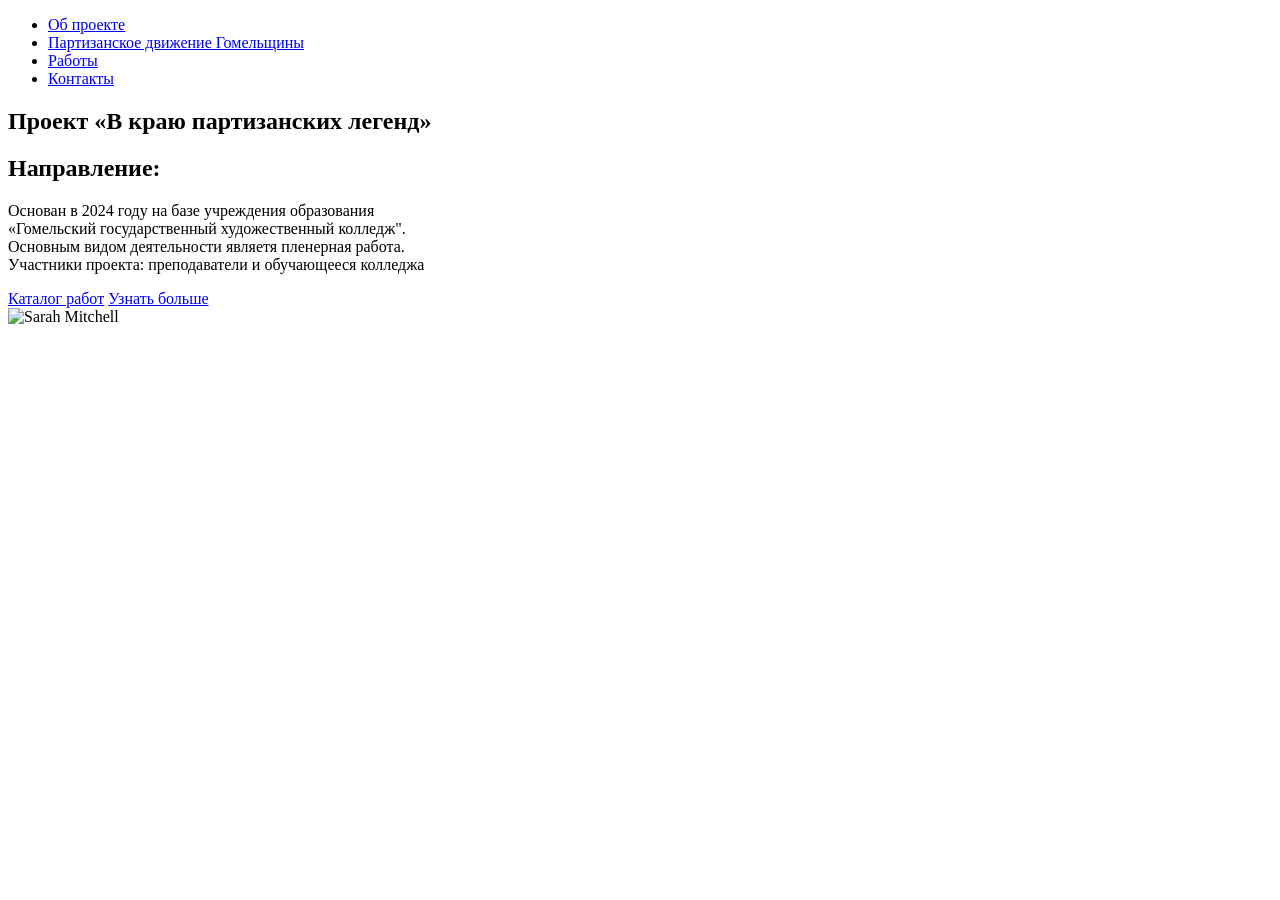
==== index.html @ 4dd45e45 "Add files via upload" ====
<!DOCTYPE html>
<html lang="en">

<head>
  <meta charset="utf-8">
  <meta content="width=device-width, initial-scale=1.0" name="viewport">
  <title>В краю партизанских легенд</title>
  <meta name="description" content="">
  <meta name="keywords" content="">

 

  <!-- Fonts -->
  <link href="https://fonts.googleapis.com" rel="preconnect">
  <link href="https://fonts.gstatic.com" rel="preconnect" crossorigin>
  <link href="https://fonts.googleapis.com/css2?family=Roboto:ital,wght@0,100;0,300;0,400;0,500;0,700;0,900;1,100;1,300;1,400;1,500;1,700;1,900&family=Poppins:ital,wght@0,100;0,200;0,300;0,400;0,500;0,600;0,700;0,800;0,900;1,100;1,200;1,300;1,400;1,500;1,600;1,700;1,800;1,900&family=Raleway:ital,wght@0,100;0,200;0,300;0,400;0,500;0,600;0,700;0,800;0,900;1,100;1,200;1,300;1,400;1,500;1,600;1,700;1,800;1,900&display=swap" rel="stylesheet">

  <!-- Vendor CSS Files -->
  <link href="assets/vendor/bootstrap/css/bootstrap.min.css" rel="stylesheet">
  <link href="assets/vendor/bootstrap-icons/bootstrap-icons.css" rel="stylesheet">
  <link href="assets/vendor/aos/aos.css" rel="stylesheet">
  <link href="assets/vendor/swiper/swiper-bundle.min.css" rel="stylesheet">
  <link href="assets/vendor/glightbox/css/glightbox.min.css" rel="stylesheet">

  <!-- Main CSS File -->
  <link href="assets/css/main.css" rel="stylesheet">

 
</head>

<body class="index-page">

  <header id="header" class="header d-flex align-items-center light-background sticky-top">
    <div class="container position-relative d-flex align-items-center justify-content-between">

      <!-- <a href="index.html" class="logo d-flex align-items-center me-auto me-xl-0">
      <img src="assets/img/logo.webp" alt="">
      <h1 class="sitename">FolioOne</h1> 
    </a> -->

      <nav id="navmenu" class="navmenu">
        <ul>
          <li><a href="index.html" class="active">Об проекте</a></li>
          <li><a href="about.html">Партизанское движение Гомельщины</a></li>
          
         
          <li><a href="portfolio.html">Работы</a></li>
          
          <li><a href="contact.html">Контакты</a></li>
        </ul>
        <i class="mobile-nav-toggle d-xl-none bi bi-list"></i>
      </nav>

   

    </div>
  </header>

  <main class="main">

    <!-- Hero Section -->
    <section id="hero" class="hero section">

      <div class="container" data-aos="fade-up" data-aos-delay="100">

        <div class="row gy-4 align-items-center">
          <div class="col-lg-6 order-2 order-lg-1">
            <div class="hero-content">
              <h1 data-aos="fade-up" data-aos-delay="200">Проект <span class="highlight">«В краю партизанских легенд»</span></h1>
              <h2 data-aos="fade-up" data-aos-delay="300">Направление: <span class="typed" data-typed-items="Патриотическое воспитание молодежи, Сохраниение историтеской памяти"></span></h2>
              <p data-aos="fade-up" data-aos-delay="400">Основан в  2024 году на базе учреждения образования <br> «Гомельский государственный художественный колледж". <br>Основным видом деятельности являетя пленерная работа. <br>Участники проекта: преподаватели и обучающееся колледжа</p>
              <div class="hero-actions" data-aos="fade-up" data-aos-delay="500">
                <a href="portfolio.html" class="btn btn-primary">Каталог работ</a>
                <a href="contact.html" class="btn btn-outline">Узнать больше</a>
              </div>
              
            </div>
          </div>
          <div class="col-lg-6 order-1 order-lg-2">
            <div class="hero-image" data-aos="zoom-in" data-aos-delay="300">
              <div class="image-wrapper">
                <img src="assets/img/profile/profile-square-11.png" alt="Sarah Mitchell" class="img-fluid">
               
                  </div>
                </div>
              </div>
            </div>
          </div>
        </div>

      </div>

    </section><!-- /Hero Section -->

  </main>

 

  <!-- Scroll Top -->
  <a href="#" id="scroll-top" class="scroll-top d-flex align-items-center justify-content-center"><i class="bi bi-arrow-up-short"></i></a>

  <!-- Preloader -->
  <div id="preloader"></div>

  <!-- Vendor JS Files -->
  <script src="assets/vendor/bootstrap/js/bootstrap.bundle.min.js"></script>
  <script src="assets/vendor/php-email-form/validate.js"></script>
  <script src="assets/vendor/aos/aos.js"></script>
  <script src="assets/vendor/typed.js/typed.umd.js"></script>
  <script src="assets/vendor/waypoints/noframework.waypoints.js"></script>
  <script src="assets/vendor/purecounter/purecounter_vanilla.js"></script>
  <script src="assets/vendor/swiper/swiper-bundle.min.js"></script>
  <script src="assets/vendor/imagesloaded/imagesloaded.pkgd.min.js"></script>
  <script src="assets/vendor/isotope-layout/isotope.pkgd.min.js"></script>
  <script src="assets/vendor/glightbox/js/glightbox.min.js"></script>

  <!-- Main JS File -->
  <script src="assets/js/main.js"></script>

</body>

</html>
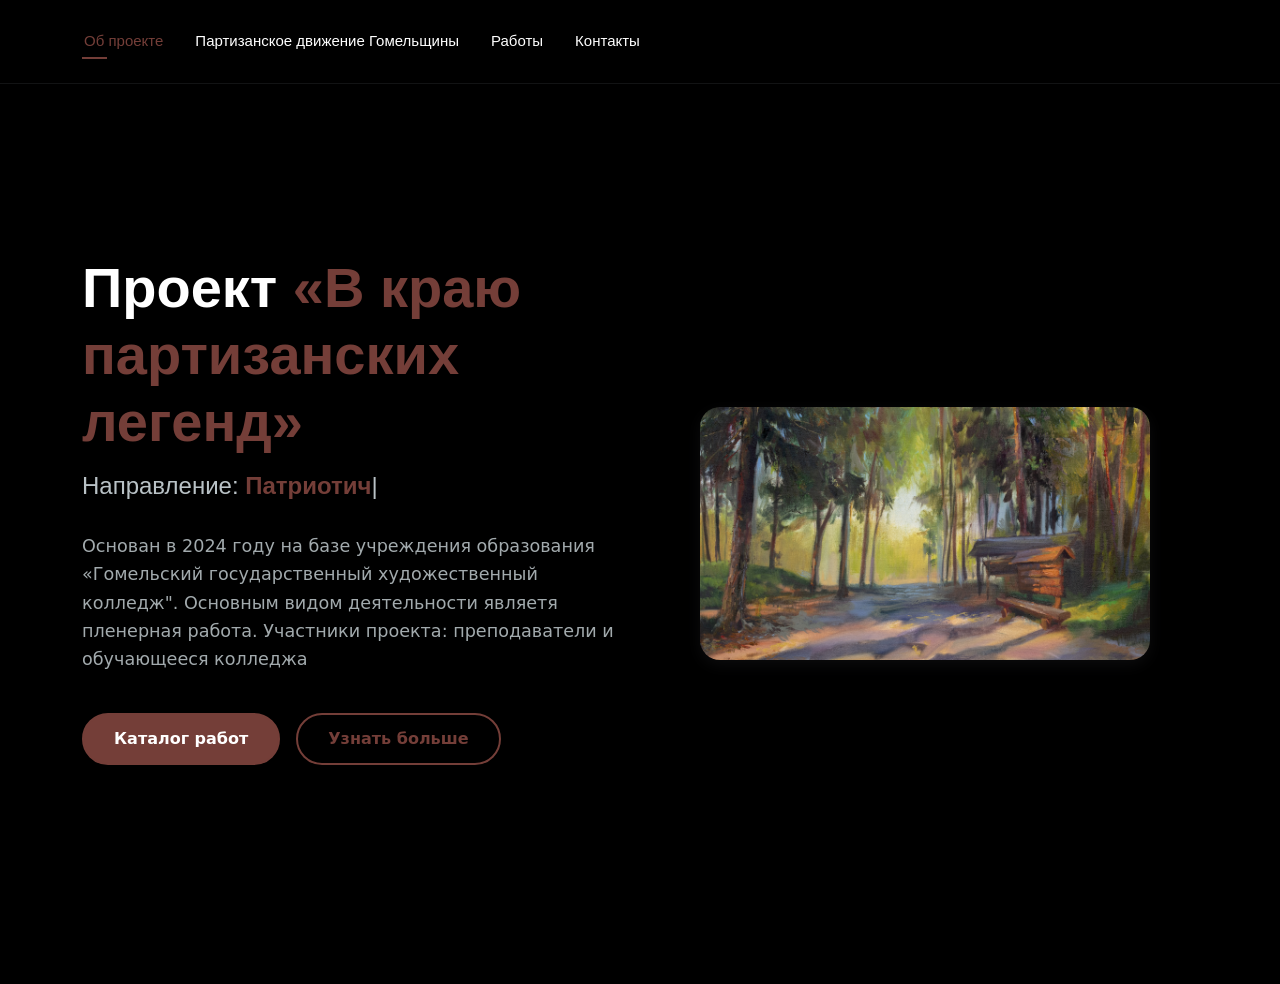
==== commit 57bc3ecc: "Add files via upload" ====
--- a/index.html
+++ b/index.html
@@ -68,7 +68,7 @@
             <div class="hero-content">
               <h1 data-aos="fade-up" data-aos-delay="200">Проект <span class="highlight">«В краю партизанских легенд»</span></h1>
               <h2 data-aos="fade-up" data-aos-delay="300">Направление: <span class="typed" data-typed-items="Патриотическое воспитание молодежи, Сохраниение историтеской памяти"></span></h2>
-              <p data-aos="fade-up" data-aos-delay="400">Основан в  2024 году на базе учреждения образования <br> «Гомельский государственный художественный колледж". <br>Основным видом деятельности являетя пленерная работа. <br>Участники проекта: преподаватели и обучающееся колледжа</p>
+              <p data-aos="fade-up" data-aos-delay="400">Основан в  2024 году на базе учреждения образования  «Гомельский государственный художественный колледж". Основным видом деятельности являетя пленерная работа. Участники проекта: преподаватели и обучающееся колледжа</p>
               <div class="hero-actions" data-aos="fade-up" data-aos-delay="500">
                 <a href="portfolio.html" class="btn btn-primary">Каталог работ</a>
                 <a href="contact.html" class="btn btn-outline">Узнать больше</a>
@@ -79,7 +79,7 @@
           <div class="col-lg-6 order-1 order-lg-2">
             <div class="hero-image" data-aos="zoom-in" data-aos-delay="300">
               <div class="image-wrapper">
-                <img src="assets/img/profile/profile-square-11.png" alt="Sarah Mitchell" class="img-fluid">
+                <img src="assets/img/portfolio/portfolio-3.png" alt="Sarah Mitchell" class="img-fluid">
                
                   </div>
                 </div>
--- a/assets/css/main.css
+++ b/assets/css/main.css
@@ -0,0 +1,2854 @@
+/**
+* Template Name: FolioOne
+* Template URL: https://bootstrapmade.com/folioone-bootstrap-portfolio-website-template/
+* Updated: Aug 23 2025 with Bootstrap v5.3.7
+* Author: BootstrapMade.com
+* License: https://bootstrapmade.com/license/
+*/
+
+/*--------------------------------------------------------------
+# Font & Color Variables
+# Help: https://bootstrapmade.com/color-system/
+--------------------------------------------------------------*/
+/* Fonts */
+:root {
+  --default-font: "Roboto",  system-ui, -apple-system, "Segoe UI", Roboto, "Helvetica Neue", Arial, "Noto Sans", "Liberation Sans", sans-serif, "Apple Color Emoji", "Segoe UI Emoji", "Segoe UI Symbol", "Noto Color Emoji";
+  --heading-font: "Raleway",  sans-serif;
+  --nav-font: "Poppins",  sans-serif;
+}
+
+/* Global Colors - The following color variables are used throughout the website. Updating them here will change the color scheme of the entire website */
+:root { 
+  --background-color: #000000; /* Background color for the entire website, including individual sections */
+  --default-color: #e7f2f7; /* Default color used for the majority of the text content across the entire website */
+  --heading-color: #ffffff; /* Color for headings, subheadings and title throughout the website */
+  --accent-color: #743e38; /* Accent color that represents your brand on the website. It's used for buttons, links, and other elements that need to stand out */
+  --surface-color: #743e38; /* The surface color is used as a background of boxed elements within sections, such as cards, icon boxes, or other elements that require a visual separation from the global background. */
+  --contrast-color: #ffffff; /* Contrast color for text, ensuring readability against backgrounds of accent, heading, or default colors. */
+}
+
+/* Nav Menu Colors - The following color variables are used specifically for the navigation menu. They are separate from the global colors to allow for more customization options */
+:root {
+  --nav-color: #ffffff;  /* The default color of the main navmenu links */
+  --nav-hover-color: #743e38; /* Applied to main navmenu links when they are hovered over or active */
+  --nav-mobile-background-color: #213642; /* Used as the background color for mobile navigation menu */
+  --nav-dropdown-background-color: #051117; /* Used as the background color for dropdown items that appear when hovering over primary navigation items */
+  --nav-dropdown-color: #e7f2f7; /* Used for navigation links of the dropdown items in the navigation menu. */
+  --nav-dropdown-hover-color: #743e38; /* Similar to --nav-hover-color, this color is applied to dropdown navigation links when they are hovered over. */
+}
+
+/* Color Presets - These classes override global colors when applied to any section or element, providing reuse of the sam color scheme. */
+
+.light-background {
+  --background-color: #142027;
+  --surface-color: #325264;
+}
+
+.dark-background {
+  --background-color: #0b1419;
+  --default-color: #ffffff;
+  --heading-color: #ffffff;
+  --surface-color: #252525;
+  --contrast-color: #ffffff;
+}
+
+/* Smooth scroll */
+:root {
+  scroll-behavior: smooth;
+}
+
+/*--------------------------------------------------------------
+# General Styling & Shared Classes
+--------------------------------------------------------------*/
+body {
+  color: var(--default-color);
+  background-color: var(--background-color);
+  font-family: var(--default-font);
+}
+
+a {
+  color: var(--accent-color);
+  text-decoration: none;
+  transition: 0.3s;
+}
+
+a:hover {
+  color: color-mix(in srgb, var(--accent-color), transparent 25%);
+  text-decoration: none;
+}
+
+h1,
+h2,
+h3,
+h4,
+h5,
+h6 {
+  color: var(--heading-color);
+  font-family: var(--heading-font);
+}
+
+/* PHP Email Form Messages
+------------------------------*/
+.php-email-form .error-message {
+  display: none;
+  background: #df1529;
+  color: #ffffff;
+  text-align: left;
+  padding: 15px;
+  margin-bottom: 24px;
+  font-weight: 600;
+}
+
+.php-email-form .sent-message {
+  display: none;
+  color: #ffffff;
+  background: #059652;
+  text-align: center;
+  padding: 15px;
+  margin-bottom: 24px;
+  font-weight: 600;
+}
+
+.php-email-form .loading {
+  display: none;
+  background: var(--surface-color);
+  text-align: center;
+  padding: 15px;
+  margin-bottom: 24px;
+}
+
+.php-email-form .loading:before {
+  content: "";
+  display: inline-block;
+  border-radius: 50%;
+  width: 24px;
+  height: 24px;
+  margin: 0 10px -6px 0;
+  border: 3px solid var(--accent-color);
+  border-top-color: var(--surface-color);
+  animation: php-email-form-loading 1s linear infinite;
+}
+
+@keyframes php-email-form-loading {
+  0% {
+    transform: rotate(0deg);
+  }
+
+  100% {
+    transform: rotate(360deg);
+  }
+}
+
+/*--------------------------------------------------------------
+# Global Header
+--------------------------------------------------------------*/
+.header {
+  --background-color: rgba(255, 255, 255, 0);
+  color: var(--default-color);
+  background-color: var(--background-color);
+  padding: 15px 0;
+  transition: all 0.5s;
+  z-index: 997;
+  border-bottom: 1px solid color-mix(in srgb, var(--default-color), transparent 92%);
+}
+
+.header .logo {
+  line-height: 1;
+}
+
+.header .logo img {
+  max-height: 36px;
+  margin-right: 8px;
+}
+
+.header .logo h1 {
+  font-size: 32px;
+  margin: 0;
+  font-weight: 400;
+  color: var(--heading-color);
+}
+
+.header .header-social-links {
+  padding-right: 15px;
+}
+
+.header .header-social-links a {
+  color: color-mix(in srgb, var(--default-color), transparent 40%);
+  padding-left: 6px;
+  display: inline-block;
+  transition: 0.3s;
+  font-size: 16px;
+}
+
+.header .header-social-links a:hover {
+  color: var(--default-color);
+}
+
+.header .header-social-links a i {
+  line-height: 0px;
+}
+
+@media (max-width: 1200px) {
+  .header .logo {
+    order: 1;
+  }
+
+  .header .header-social-links {
+    order: 2;
+  }
+
+  .header .navmenu {
+    order: 3;
+  }
+}
+
+/* Global Header on Scroll
+------------------------------*/
+.scrolled .header {
+  --background-color: rgba(16, 26, 32, 0.9);
+}
+
+/*--------------------------------------------------------------
+# Navigation Menu
+--------------------------------------------------------------*/
+/* Desktop Navigation */
+@media (min-width: 1200px) {
+  .navmenu {
+    padding: 0;
+  }
+
+  .navmenu ul {
+    margin: 0;
+    padding: 0;
+    display: flex;
+    list-style: none;
+    align-items: center;
+  }
+
+  .navmenu li {
+    position: relative;
+  }
+
+  .navmenu>ul>li {
+    white-space: nowrap;
+    padding: 15px 28px 15px 0;
+  }
+
+  .navmenu>ul>li:last-child {
+    padding-right: 0;
+  }
+
+  .navmenu a,
+  .navmenu a:focus {
+    color: var(--nav-color);
+    font-size: 15px;
+    padding: 0 2px;
+    font-family: var(--nav-font);
+    font-weight: 400;
+    display: flex;
+    align-items: center;
+    justify-content: space-between;
+    white-space: nowrap;
+    transition: 0.3s;
+    position: relative;
+  }
+
+  .navmenu a i,
+  .navmenu a:focus i {
+    font-size: 12px;
+    line-height: 0;
+    margin-left: 5px;
+    transition: 0.3s;
+  }
+
+  .navmenu>ul>li>a:before {
+    content: "";
+    position: absolute;
+    height: 2px;
+    bottom: -6px;
+    left: 0;
+    background-color: var(--nav-hover-color);
+    visibility: hidden;
+    width: 0px;
+    transition: all 0.3s ease-in-out 0s;
+  }
+
+  .navmenu a:hover:before,
+  .navmenu li:hover>a:before,
+  .navmenu .active:before {
+    visibility: visible;
+    width: 25px;
+  }
+
+  .navmenu li:hover>a,
+  .navmenu .active,
+  .navmenu .active:focus {
+    color: var(--nav-hover-color);
+  }
+
+  .navmenu .dropdown ul {
+    margin: 0;
+    padding: 10px 0;
+    background: var(--nav-dropdown-background-color);
+    display: block;
+    position: absolute;
+    visibility: hidden;
+    left: -5px;
+    top: 130%;
+    opacity: 0;
+    transition: 0.3s;
+    border-radius: 4px;
+    z-index: 99;
+    box-shadow: 0px 0px 30px rgba(0, 0, 0, 0.1);
+  }
+
+  .navmenu .dropdown ul li {
+    min-width: 200px;
+  }
+
+  .navmenu .dropdown ul a {
+    padding: 10px 20px;
+    font-size: 15px;
+    text-transform: none;
+    color: var(--nav-dropdown-color);
+  }
+
+  .navmenu .dropdown ul a i {
+    font-size: 12px;
+  }
+
+  .navmenu .dropdown ul a:hover,
+  .navmenu .dropdown ul .active:hover,
+  .navmenu .dropdown ul li:hover>a {
+    color: var(--nav-dropdown-hover-color);
+  }
+
+  .navmenu .dropdown:hover>ul {
+    opacity: 1;
+    top: 100%;
+    visibility: visible;
+  }
+
+  .navmenu .dropdown .dropdown ul {
+    top: 0;
+    left: -90%;
+    visibility: hidden;
+  }
+
+  .navmenu .dropdown .dropdown:hover>ul {
+    opacity: 1;
+    top: 0;
+    left: -100%;
+    visibility: visible;
+  }
+}
+
+/* Mobile Navigation */
+@media (max-width: 1199px) {
+  .mobile-nav-toggle {
+    color: var(--nav-color);
+    font-size: 28px;
+    line-height: 0;
+    margin-right: 10px;
+    cursor: pointer;
+    transition: color 0.3s;
+  }
+
+  .navmenu {
+    padding: 0;
+    z-index: 9997;
+  }
+
+  .navmenu ul {
+    display: none;
+    list-style: none;
+    position: absolute;
+    inset: 60px 20px 20px 20px;
+    padding: 10px 0;
+    margin: 0;
+    border-radius: 6px;
+    background-color: var(--nav-mobile-background-color);
+    border: 1px solid color-mix(in srgb, var(--default-color), transparent 90%);
+    box-shadow: none;
+    overflow-y: auto;
+    transition: 0.3s;
+    z-index: 9998;
+  }
+
+  .navmenu a,
+  .navmenu a:focus {
+    color: var(--nav-dropdown-color);
+    padding: 10px 20px;
+    font-family: var(--nav-font);
+    font-size: 17px;
+    font-weight: 500;
+    display: flex;
+    align-items: center;
+    justify-content: space-between;
+    white-space: nowrap;
+    transition: 0.3s;
+  }
+
+  .navmenu a i,
+  .navmenu a:focus i {
+    font-size: 12px;
+    line-height: 0;
+    margin-left: 5px;
+    width: 30px;
+    height: 30px;
+    display: flex;
+    align-items: center;
+    justify-content: center;
+    border-radius: 50%;
+    transition: 0.3s;
+    background-color: color-mix(in srgb, var(--accent-color), transparent 90%);
+  }
+
+  .navmenu a i:hover,
+  .navmenu a:focus i:hover {
+    background-color: var(--accent-color);
+    color: var(--contrast-color);
+  }
+
+  .navmenu a:hover,
+  .navmenu .active,
+  .navmenu .active:focus {
+    color: var(--nav-dropdown-hover-color);
+  }
+
+  .navmenu .active i,
+  .navmenu .active:focus i {
+    background-color: var(--accent-color);
+    color: var(--contrast-color);
+    transform: rotate(180deg);
+  }
+
+  .navmenu .dropdown ul {
+    position: static;
+    display: none;
+    z-index: 99;
+    padding: 10px 0;
+    margin: 10px 20px;
+    background-color: var(--nav-dropdown-background-color);
+    transition: all 0.5s ease-in-out;
+  }
+
+  .navmenu .dropdown ul ul {
+    background-color: rgba(33, 37, 41, 0.1);
+  }
+
+  .navmenu .dropdown>.dropdown-active {
+    display: block;
+    background-color: rgba(33, 37, 41, 0.03);
+  }
+
+  .mobile-nav-active {
+    overflow: hidden;
+  }
+
+  .mobile-nav-active .mobile-nav-toggle {
+    color: #fff;
+    position: absolute;
+    font-size: 32px;
+    top: 15px;
+    right: 15px;
+    margin-right: 0;
+    z-index: 9999;
+  }
+
+  .mobile-nav-active .navmenu {
+    position: fixed;
+    overflow: hidden;
+    inset: 0;
+    background: rgba(33, 37, 41, 0.8);
+    transition: 0.3s;
+  }
+
+  .mobile-nav-active .navmenu>ul {
+    display: block;
+  }
+}
+
+/*--------------------------------------------------------------
+# Global Footer
+--------------------------------------------------------------*/
+.footer {
+  color: var(--default-color);
+  background-color: var(--background-color);
+  font-size: 14px;
+  padding: 40px 0;
+  position: relative;
+  border-top: 1px solid color-mix(in srgb, var(--default-color), transparent 92%);
+}
+
+.footer .copyright p {
+  margin-bottom: 0;
+}
+
+.footer .social-links {
+  margin-top: 20px;
+}
+
+.footer .social-links a {
+  display: flex;
+  align-items: center;
+  justify-content: center;
+  width: 40px;
+  height: 40px;
+  border-radius: 50%;
+  border: 1px solid color-mix(in srgb, var(--default-color), transparent 50%);
+  font-size: 16px;
+  color: color-mix(in srgb, var(--default-color), transparent 50%);
+  margin: 0 5px;
+  transition: 0.3s;
+}
+
+.footer .social-links a:hover {
+  color: var(--accent-color);
+  border-color: var(--accent-color);
+}
+
+.footer .credits {
+  margin-top: 10px;
+  font-size: 13px;
+  text-align: center;
+}
+
+/*--------------------------------------------------------------
+# Preloader
+--------------------------------------------------------------*/
+#preloader {
+  position: fixed;
+  inset: 0;
+  z-index: 9999;
+  overflow: hidden;
+  background-color: var(--background-color);
+  transition: all 0.6s ease-out;
+  width: 100%;
+  height: 100vh;
+}
+
+#preloader:before,
+#preloader:after {
+  content: "";
+  position: absolute;
+  border: 4px solid var(--accent-color);
+  border-radius: 50%;
+  animation: animate-preloader 2s cubic-bezier(0, 0.2, 0.8, 1) infinite;
+}
+
+#preloader:after {
+  animation-delay: -0.5s;
+}
+
+@keyframes animate-preloader {
+  0% {
+    width: 10px;
+    height: 10px;
+    top: calc(50% - 5px);
+    left: calc(50% - 5px);
+    opacity: 1;
+  }
+
+  100% {
+    width: 72px;
+    height: 72px;
+    top: calc(50% - 36px);
+    left: calc(50% - 36px);
+    opacity: 0;
+  }
+}
+
+/*--------------------------------------------------------------
+# Scroll Top Button
+--------------------------------------------------------------*/
+.scroll-top {
+  position: fixed;
+  visibility: hidden;
+  opacity: 0;
+  right: 15px;
+  bottom: -15px;
+  z-index: 99999;
+  background-color: var(--accent-color);
+  width: 44px;
+  height: 44px;
+  border-radius: 50px;
+  transition: all 0.4s;
+}
+
+.scroll-top i {
+  font-size: 24px;
+  color: var(--contrast-color);
+  line-height: 0;
+}
+
+.scroll-top:hover {
+  background-color: color-mix(in srgb, var(--accent-color), transparent 20%);
+  color: var(--contrast-color);
+}
+
+.scroll-top.active {
+  visibility: visible;
+  opacity: 1;
+  bottom: 15px;
+}
+
+/*--------------------------------------------------------------
+# Disable aos animation delay on mobile devices
+--------------------------------------------------------------*/
+@media screen and (max-width: 768px) {
+  [data-aos-delay] {
+    transition-delay: 0 !important;
+  }
+}
+
+/*--------------------------------------------------------------
+# Global Page Titles & Breadcrumbs
+--------------------------------------------------------------*/
+.page-title {
+  color: var(--default-color);
+  background-color: var(--background-color);
+  position: relative;
+}
+
+.page-title .heading {
+  padding: 80px 0;
+  border-top: 1px solid color-mix(in srgb, var(--default-color), transparent 90%);
+}
+
+.page-title .heading h1 {
+  font-size: 38px;
+  font-weight: 700;
+}
+
+.page-title nav {
+  background-color: color-mix(in srgb, var(--default-color), transparent 96%);
+  padding: 20px 0;
+}
+
+.page-title nav ol {
+  display: flex;
+  flex-wrap: wrap;
+  list-style: none;
+  padding: 0;
+  margin: 0;
+  font-size: 16px;
+  font-weight: 400;
+}
+
+.page-title nav ol li+li {
+  padding-left: 10px;
+}
+
+.page-title nav ol li+li::before {
+  content: "/";
+  display: inline-block;
+  padding-right: 10px;
+  color: color-mix(in srgb, var(--default-color), transparent 70%);
+}
+
+/*--------------------------------------------------------------
+# Global Sections
+--------------------------------------------------------------*/
+section,
+.section {
+  color: var(--default-color);
+  background-color: var(--background-color);
+  padding: 60px 0;
+  scroll-margin-top: 100px;
+  overflow: clip;
+}
+
+@media (max-width: 1199px) {
+
+  section,
+  .section {
+    scroll-margin-top: 66px;
+  }
+}
+
+/*--------------------------------------------------------------
+# Global Section Titles
+--------------------------------------------------------------*/
+.section-title {
+  text-align: center;
+  padding-bottom: 60px;
+  position: relative;
+}
+
+.section-title h2 {
+  font-size: 3.5rem;
+  font-weight: 400;
+  line-height: 1.2;
+  color: var(--heading-color);
+  margin-bottom: 1.5rem;
+  letter-spacing: -1px;
+}
+
+@media (max-width: 768px) {
+  .section-title h2 {
+    font-size: 2.5rem;
+  }
+}
+
+.section-title p {
+  font-size: 1.125rem;
+  line-height: 1.8;
+  color: color-mix(in srgb, var(--default-color), transparent 25%);
+  max-width: 900px;
+  margin: 0 auto;
+  text-wrap: balance;
+}
+
+/*--------------------------------------------------------------
+# Hero Section
+--------------------------------------------------------------*/
+.hero {
+  padding: 80px 0;
+  min-height: 100vh;
+  display: flex;
+  align-items: center;
+}
+
+.hero .hero-content h1 {
+  font-size: 3.5rem;
+  font-weight: 700;
+  margin-bottom: 1rem;
+  line-height: 1.2;
+}
+
+.hero .hero-content h1 .highlight {
+  color: var(--accent-color);
+  position: relative;
+}
+
+.hero .hero-content h1 .highlight::after {
+  content: "";
+  position: absolute;
+  bottom: 0;
+  left: 0;
+  width: 100%;
+  height: 3px;
+  border-radius: 2px;
+}
+
+@media (max-width: 768px) {
+  .hero .hero-content h1 {
+    font-size: 2.5rem;
+  }
+}
+
+.hero .hero-content h2 {
+  font-size: 1.5rem;
+  font-weight: 400;
+  margin-bottom: 2rem;
+  color: color-mix(in srgb, var(--default-color), transparent 20%);
+}
+
+.hero .hero-content h2 .typed {
+  color: var(--accent-color);
+  font-weight: 600;
+}
+
+@media (max-width: 768px) {
+  .hero .hero-content h2 {
+    font-size: 1.25rem;
+  }
+}
+
+.hero .hero-content p {
+  font-size: 1.1rem;
+  line-height: 1.6;
+  margin-bottom: 2.5rem;
+  color: color-mix(in srgb, var(--default-color), transparent 30%);
+}
+
+.hero .hero-actions {
+  display: flex;
+  gap: 1rem;
+  margin-bottom: 3rem;
+}
+
+.hero .hero-actions .btn {
+  padding: 12px 30px;
+  border-radius: 50px;
+  font-weight: 600;
+  text-decoration: none;
+  transition: all 0.3s ease;
+  border: 2px solid;
+}
+
+.hero .hero-actions .btn.btn-primary {
+  background: var(--accent-color);
+  color: var(--contrast-color);
+  border-color: var(--accent-color);
+}
+
+.hero .hero-actions .btn.btn-primary:hover {
+  background: color-mix(in srgb, var(--accent-color), black 15%);
+  border-color: color-mix(in srgb, var(--accent-color), black 15%);
+  transform: translateY(-2px);
+}
+
+.hero .hero-actions .btn.btn-outline {
+  background: transparent;
+  color: var(--accent-color);
+  border-color: var(--accent-color);
+}
+
+.hero .hero-actions .btn.btn-outline:hover {
+  transform: translateY(-2px);
+}
+
+@media (max-width: 576px) {
+  .hero .hero-actions {
+    flex-direction: column;
+  }
+
+  .hero .hero-actions .btn {
+    text-align: center;
+  }
+}
+
+.hero .social-links {
+  display: flex;
+  gap: 1rem;
+}
+
+.hero .social-links a {
+  width: 45px;
+  height: 45px;
+  background: var(--surface-color);
+  border-radius: 50%;
+  display: flex;
+  align-items: center;
+  justify-content: center;
+  color: var(--default-color);
+  font-size: 1.2rem;
+  transition: all 0.3s ease;
+}
+
+.hero .social-links a:hover {
+  background: var(--accent-color);
+  color: var(--contrast-color);
+  transform: translateY(-3px);
+  box-shadow: 0 8px 25px color-mix(in srgb, var(--accent-color), transparent 70%);
+}
+
+.hero .hero-image {
+  position: relative;
+}
+
+.hero .hero-image .image-wrapper {
+  position: relative;
+  max-width: 450px;
+  margin: 0 auto;
+}
+
+.hero .hero-image .image-wrapper img {
+  border-radius: 20px;
+  box-shadow: 0 5px 15px color-mix(in srgb, var(--default-color), transparent 95%);
+  transition: transform 0.3s ease;
+}
+
+.hero .hero-image .image-wrapper img:hover {
+  transform: scale(1.02);
+}
+
+.hero .hero-image .floating-elements {
+  position: absolute;
+  top: 0;
+  left: 0;
+  right: 0;
+  bottom: 0;
+  pointer-events: none;
+}
+
+.hero .hero-image .floating-elements .floating-card {
+  position: absolute;
+  background: var(--surface-color);
+  padding: 15px 20px;
+  border-radius: 15px;
+  box-shadow: 0 10px 30px color-mix(in srgb, var(--default-color), transparent 90%);
+  display: flex;
+  align-items: center;
+  gap: 10px;
+  font-weight: 600;
+  animation: float 3s ease-in-out infinite;
+}
+
+.hero .hero-image .floating-elements .floating-card i {
+  font-size: 1.5rem;
+  color: var(--accent-color);
+}
+
+.hero .hero-image .floating-elements .floating-card.design {
+  top: 10%;
+  right: -10%;
+  animation-delay: 0s;
+}
+
+.hero .hero-image .floating-elements .floating-card.code {
+  bottom: 30%;
+  left: -15%;
+  animation-delay: 1s;
+}
+
+.hero .hero-image .floating-elements .floating-card.creativity {
+  top: 60%;
+  right: -5%;
+  animation-delay: 2s;
+}
+
+@media (max-width: 992px) {
+  .hero .hero-image .floating-elements .floating-card {
+    display: none;
+  }
+}
+
+@keyframes float {
+
+  0%,
+  100% {
+    transform: translateY(0px);
+  }
+
+  50% {
+    transform: translateY(-10px);
+  }
+}
+
+@media (max-width: 992px) {
+  .hero .hero-content {
+    text-align: center;
+    margin-bottom: 3rem;
+  }
+}
+
+/*--------------------------------------------------------------
+# About Section
+--------------------------------------------------------------*/
+.about .intro-content .eyebrow {
+  display: inline-block;
+  letter-spacing: 0.12em;
+  text-transform: uppercase;
+  font-size: 12px;
+  color: color-mix(in srgb, var(--default-color), transparent 40%);
+  margin-bottom: 16px;
+}
+
+.about .intro-content .headline {
+  font-family: var(--heading-font);
+  font-weight: 300;
+  line-height: 1.2;
+  font-size: clamp(28px, 4vw, 44px);
+  margin: 0 0 24px 0;
+}
+
+.about .intro-content .lead {
+  font-size: 18px;
+  line-height: 1.8;
+  color: color-mix(in srgb, var(--default-color), transparent 10%);
+  margin-bottom: 24px;
+}
+
+.about .intro-content p {
+  line-height: 1.8;
+  margin-bottom: 24px;
+  color: color-mix(in srgb, var(--default-color), transparent 5%);
+}
+
+.about .intro-content .cta-group {
+  display: flex;
+  gap: 24px;
+  align-items: center;
+  margin-top: 24px;
+}
+
+.about .intro-content .cta-group .btn-ghost {
+  display: inline-flex;
+  align-items: center;
+  gap: 8px;
+  padding: 12px 18px;
+  border-radius: 6px;
+  color: var(--accent-color);
+  background: color-mix(in srgb, var(--accent-color), transparent 92%);
+  border: 1px solid color-mix(in srgb, var(--accent-color), transparent 70%);
+  transition: 0.3s ease-in-out;
+}
+
+.about .intro-content .cta-group .btn-ghost:hover,
+.about .intro-content .cta-group .btn-ghost:focus {
+  color: var(--contrast-color);
+  background: var(--accent-color);
+  border-color: var(--accent-color);
+  outline: none;
+  box-shadow: 0 0 0 3px color-mix(in srgb, var(--accent-color), transparent 70%);
+}
+
+.about .intro-content .cta-group .link-underline {
+  display: inline-flex;
+  align-items: center;
+  gap: 8px;
+  position: relative;
+  color: var(--accent-color);
+  padding-bottom: 4px;
+  transition: 0.3s ease-in-out;
+}
+
+.about .intro-content .cta-group .link-underline::after {
+  content: "";
+  position: absolute;
+  left: 0;
+  right: 0;
+  bottom: 0;
+  height: 1px;
+  background: color-mix(in srgb, var(--accent-color), transparent 40%);
+  transform: scaleX(0.4);
+  transform-origin: left;
+  transition: 0.3s ease-in-out;
+}
+
+.about .intro-content .cta-group .link-underline:hover,
+.about .intro-content .cta-group .link-underline:focus {
+  color: color-mix(in srgb, var(--accent-color), transparent 10%);
+  outline: none;
+}
+
+.about .intro-content .cta-group .link-underline:hover::after,
+.about .intro-content .cta-group .link-underline:focus::after {
+  transform: scaleX(1);
+}
+
+.about .profile-figure {
+  margin: 0;
+}
+
+.about .profile-figure .profile-photo {
+  width: 88%;
+  max-width: 440px;
+  border-radius: 18px;
+  box-shadow: 0 10px 30px color-mix(in srgb, var(--default-color), transparent 92%);
+  transform: translateY(0);
+  transition: transform 0.3s ease-in-out;
+}
+
+.about .profile-figure .profile-caption {
+  margin-top: 24px;
+  display: flex;
+  align-items: center;
+  justify-content: center;
+}
+
+.about .profile-figure .profile-caption .meta {
+  font-size: 14px;
+  color: color-mix(in srgb, var(--default-color), transparent 20%);
+}
+
+.about .profile-figure .profile-caption .meta .funfact {
+  font-size: 13px;
+  margin-top: 4px;
+  color: color-mix(in srgb, var(--default-color), transparent 35%);
+}
+
+.about .profile-figure:hover .profile-photo {
+  transform: translateY(-4px);
+}
+
+.about .skill-item {
+  padding: 24px;
+  border-radius: 6px;
+  transition: 0.3s ease-in-out;
+  background: color-mix(in srgb, var(--surface-color), var(--accent-color) 2%);
+  border: 1px solid color-mix(in srgb, var(--default-color), transparent 88%);
+  height: 100%;
+}
+
+.about .skill-item i {
+  font-size: 24px;
+  color: var(--accent-color);
+  margin-bottom: 16px;
+  display: inline-block;
+}
+
+.about .skill-item h3 {
+  font-size: 16px;
+  margin-bottom: 6px;
+  font-weight: 500;
+}
+
+.about .skill-item p {
+  margin: 0;
+  font-size: 14px;
+  color: color-mix(in srgb, var(--default-color), transparent 25%);
+}
+
+.about .skill-item:hover {
+  transform: translateY(-3px);
+  border-color: color-mix(in srgb, var(--accent-color), transparent 60%);
+  box-shadow: 0 10px 30px color-mix(in srgb, var(--default-color), transparent 92%);
+}
+
+.about .timeline-item {
+  position: relative;
+  padding-left: 26px;
+}
+
+.about .timeline-item time {
+  display: inline-block;
+  font-size: 12px;
+  letter-spacing: 0.08em;
+  text-transform: uppercase;
+  color: color-mix(in srgb, var(--default-color), transparent 45%);
+  margin-bottom: 6px;
+}
+
+.about .timeline-item h4 {
+  font-size: 18px;
+  font-weight: 400;
+  margin: 0 0 6px;
+}
+
+.about .timeline-item p {
+  font-size: 14px;
+  color: color-mix(in srgb, var(--default-color), transparent 25%);
+  margin: 0;
+}
+
+.about .timeline-item .dot {
+  position: absolute;
+  left: 0;
+  top: 4px;
+  width: 10px;
+  height: 10px;
+  border-radius: 50%;
+  background: var(--accent-color);
+  box-shadow: 0 0 0 6px color-mix(in srgb, var(--accent-color), transparent 80%);
+}
+
+.about .personal-quote {
+  padding: 24px 0;
+}
+
+.about .personal-quote p {
+  font-family: var(--heading-font);
+  font-weight: 300;
+  font-size: clamp(20px, 3vw, 28px);
+  line-height: 1.5;
+  color: color-mix(in srgb, var(--default-color), transparent 5%);
+  margin: 0 auto;
+  max-width: 800px;
+}
+
+.about .fact-pill {
+  display: flex;
+  align-items: center;
+  justify-content: center;
+  gap: 10px;
+  padding: 10px 14px;
+  border-radius: 999px;
+  border: 1px solid color-mix(in srgb, var(--default-color), transparent 85%);
+  background: var(--surface-color);
+  color: color-mix(in srgb, var(--default-color), transparent 10%);
+  transition: 0.3s ease-in-out;
+}
+
+.about .fact-pill i {
+  color: var(--accent-color);
+}
+
+.about .fact-pill span {
+  font-size: 14px;
+}
+
+.about .fact-pill:hover {
+  transform: translateY(-2px);
+  border-color: color-mix(in srgb, var(--accent-color), transparent 60%);
+  box-shadow: 0 10px 30px color-mix(in srgb, var(--default-color), transparent 92%);
+}
+
+.about .fact-pill:focus-within {
+  box-shadow: 0 0 0 3px color-mix(in srgb, var(--accent-color), transparent 70%);
+}
+
+@media (max-width: 992px) {
+  .about .profile-figure {
+    text-align: center !important;
+  }
+
+  .about .profile-figure .profile-photo {
+    width: 72%;
+  }
+
+  .about .intro-content .cta-group {
+    flex-wrap: wrap;
+  }
+}
+
+@media (max-width: 576px) {
+  .about .profile-figure .profile-photo {
+    width: 100%;
+  }
+}
+
+/*--------------------------------------------------------------
+# Skills Section
+--------------------------------------------------------------*/
+.skills .skill-box {
+  background-color: var(--surface-color);
+  padding: 2rem;
+  border-radius: 8px;
+  box-shadow: 0 0 20px rgba(0, 0, 0, 0.05);
+}
+
+.skills .skill-box h3 {
+  font-size: 1.2rem;
+  margin-bottom: 1rem;
+  font-weight: 600;
+}
+
+.skills .skill-box p {
+  font-size: 0.9rem;
+  margin-bottom: 0.8rem;
+  opacity: 0.6;
+}
+
+.skills .skill-box .progress {
+  background-color: color-mix(in srgb, var(--accent-color), transparent 85%);
+  border-radius: 50px;
+  height: 8px;
+  margin-top: 5px;
+  overflow: hidden;
+}
+
+.skills .skill-box .progress .progress-bar {
+  background-color: var(--accent-color);
+  height: 100%;
+  position: relative;
+  border-radius: 50px;
+  transition: 0.9s;
+  width: 1px;
+}
+
+/*--------------------------------------------------------------
+# Stats Section
+--------------------------------------------------------------*/
+.stats .avatars {
+  position: relative;
+}
+
+.stats .avatars img {
+  width: 60px;
+  height: 60px;
+  border: 3px solid var(--accent-color);
+  margin-right: -15px;
+  transition: transform 0.3s ease;
+}
+
+.stats .avatars img:hover {
+  transform: translateY(-5px);
+  z-index: 2;
+}
+
+.stats .counters h2 {
+  color: var(--heading-color);
+  font-size: 48px;
+  font-weight: 700;
+  margin-bottom: 10px;
+}
+
+.stats .counters h2 span {
+  display: inline-block;
+}
+
+.stats .counters p {
+  color: var(--default-color);
+  font-size: 18px;
+  margin: 0;
+  opacity: 0.9;
+}
+
+@media (max-width: 991px) {
+  .stats .row {
+    text-align: center;
+  }
+
+  .stats .avatars {
+    justify-content: center;
+    margin-bottom: 40px;
+  }
+
+  .stats .counters h2 {
+    font-size: 36px;
+  }
+
+  .stats .counters p {
+    font-size: 16px;
+  }
+
+  .stats .counters .col-md-4 {
+    margin-bottom: 30px;
+  }
+
+  .stats .counters .col-md-4:last-child {
+    margin-bottom: 0;
+  }
+}
+
+@media (max-width: 576px) {
+  .stats {
+    padding: 60px 0;
+  }
+
+  .stats .avatars {
+    flex-wrap: wrap;
+    justify-content: center;
+  }
+
+  .stats .avatars img {
+    margin: 0 -8px;
+  }
+}
+
+/*--------------------------------------------------------------
+# Testimonials Section
+--------------------------------------------------------------*/
+.testimonials .testimonials-carousel,
+.testimonials .testimonials-slider {
+  overflow: hidden;
+}
+
+.testimonials .testimonial-item .testimonial-content {
+  border-left: 3px solid var(--accent-color);
+  padding-left: 30px;
+}
+
+.testimonials .testimonial-item .testimonial-img {
+  border-radius: 50%;
+  border: 4px solid var(--background-color);
+  margin: 0 auto;
+}
+
+.testimonials .testimonial-item h3 {
+  font-size: 20px;
+  font-weight: bold;
+  margin: 10px 0 5px 0;
+}
+
+.testimonials .testimonial-item h4 {
+  font-size: 14px;
+  color: color-mix(in srgb, var(--default-color), transparent 40%);
+  margin: 0 0 10px 0;
+}
+
+.testimonials .testimonial-item .stars i {
+  color: #ffc107;
+  margin: 0 1px;
+}
+
+.testimonials .testimonial-item .quote-icon-left,
+.testimonials .testimonial-item .quote-icon-right {
+  color: color-mix(in srgb, var(--accent-color), transparent 50%);
+  font-size: 26px;
+  line-height: 0;
+}
+
+.testimonials .testimonial-item .quote-icon-left {
+  display: inline-block;
+  left: -5px;
+  position: relative;
+}
+
+.testimonials .testimonial-item .quote-icon-right {
+  display: inline-block;
+  right: -5px;
+  position: relative;
+  top: 10px;
+  transform: scale(-1, -1);
+}
+
+.testimonials .testimonial-item p {
+  font-style: italic;
+}
+
+.testimonials .swiper-wrapper {
+  height: auto;
+}
+
+.testimonials .swiper-pagination {
+  margin-top: 30px;
+  position: relative;
+}
+
+.testimonials .swiper-pagination .swiper-pagination-bullet {
+  width: 12px;
+  height: 12px;
+  background-color: color-mix(in srgb, var(--default-color), transparent 85%);
+  opacity: 1;
+}
+
+.testimonials .swiper-pagination .swiper-pagination-bullet-active {
+  background-color: var(--accent-color);
+}
+
+/*--------------------------------------------------------------
+# Resume Section
+--------------------------------------------------------------*/
+.resume .resume-item {
+  margin-bottom: 3rem;
+}
+
+.resume .resume-item .resume-title {
+  font-size: 1.75rem;
+  font-weight: 700;
+  margin-bottom: 1.5rem;
+  padding-bottom: 1.5rem;
+  position: relative;
+  color: var(--heading-color);
+}
+
+.resume .resume-item .resume-title::after {
+  content: "";
+  position: absolute;
+  display: block;
+  width: 50px;
+  height: 3px;
+  background: var(--accent-color);
+  bottom: 0;
+  left: 0;
+}
+
+.resume .resume-item .resume-content {
+  padding-left: 1.25rem;
+  border-left: 2px solid color-mix(in srgb, var(--accent-color), transparent 85%);
+}
+
+.resume .resume-item article {
+  position: relative;
+  margin-bottom: 2.5rem;
+}
+
+.resume .resume-item article::before {
+  content: "";
+  position: absolute;
+  width: 16px;
+  height: 16px;
+  border-radius: 50%;
+  left: -1.8rem;
+  top: 0.25rem;
+  background: var(--background-color);
+  border: 2px solid var(--accent-color);
+}
+
+.resume .resume-item article h4 {
+  font-size: 1.25rem;
+  font-weight: 600;
+  margin-bottom: 0.5rem;
+  color: var(--heading-color);
+}
+
+.resume .resume-item article h5 {
+  font-size: 1rem;
+  background: color-mix(in srgb, var(--accent-color), transparent 92%);
+  padding: 0.375rem 0.75rem;
+  display: inline-block;
+  font-weight: 600;
+  margin: 0.5rem 0;
+  color: var(--accent-color);
+  border-radius: 4px;
+}
+
+.resume .resume-item article .institution,
+.resume .resume-item article .company {
+  font-size: 1rem;
+  margin-bottom: 1rem;
+  color: color-mix(in srgb, var(--default-color), transparent 25%);
+}
+
+.resume .resume-item article p {
+  margin-bottom: 1rem;
+}
+
+.resume .resume-item article ul {
+  padding-left: 1.25rem;
+  margin-bottom: 0;
+}
+
+.resume .resume-item article ul li {
+  padding-bottom: 0.75rem;
+  position: relative;
+}
+
+.resume .resume-item article ul li:last-child {
+  padding-bottom: 0;
+}
+
+.resume .skill-item {
+  margin-bottom: 2rem;
+}
+
+.resume .skill-item h4 {
+  font-size: 1rem;
+  font-weight: 600;
+  margin-bottom: 0.75rem;
+  color: var(--heading-color);
+}
+
+.resume .skill-item .progress {
+  height: 0.75rem;
+  background-color: color-mix(in srgb, var(--accent-color), transparent 92%);
+  border-radius: 1rem;
+  overflow: visible;
+}
+
+.resume .skill-item .progress .progress-bar {
+  background-color: var(--accent-color);
+  position: relative;
+  border-radius: 1rem;
+  width: 0;
+  transition: width 1s ease;
+}
+
+.resume .skill-item .progress .progress-bar::after {
+  content: attr(aria-valuenow) "%";
+  position: absolute;
+  right: 0;
+  top: -1.75rem;
+  font-size: 0.875rem;
+  font-weight: 600;
+  color: var(--accent-color);
+}
+
+@media (max-width: 991.98px) {
+  .resume .resume-item {
+    margin-bottom: 2rem;
+  }
+}
+
+@media (max-width: 767.98px) {
+  .resume .resume-content {
+    padding-left: 1rem !important;
+  }
+
+  .resume article::before {
+    left: -2rem !important;
+  }
+}
+
+/*--------------------------------------------------------------
+# Services Section
+--------------------------------------------------------------*/
+.services .service-item {
+  display: flex;
+  background-color: var(--surface-color);
+  border-radius: 12px;
+  padding: 2rem;
+  height: 100%;
+  position: relative;
+  overflow: hidden;
+  box-shadow: 0 5px 20px rgba(0, 0, 0, 0.03);
+  transition: all 0.4s ease;
+}
+
+.services .service-item::before {
+  content: "";
+  position: absolute;
+  left: 0;
+  top: 0;
+  height: 100%;
+  width: 4px;
+  background-color: var(--accent-color);
+  transform: scaleY(0);
+  transform-origin: bottom;
+  transition: transform 0.4s cubic-bezier(0.65, 0, 0.35, 1);
+}
+
+.services .service-item:hover {
+  box-shadow: 0 10px 30px rgba(0, 0, 0, 0.08);
+  transform: translateY(-5px);
+}
+
+.services .service-item:hover::before {
+  transform: scaleY(1);
+}
+
+.services .service-item:hover .service-icon {
+  background-color: var(--accent-color);
+  color: var(--contrast-color);
+  transform: rotateY(180deg);
+}
+
+.services .service-item:hover .service-icon i {
+  transform: rotateY(180deg);
+}
+
+.services .service-item:hover .service-link i {
+  transform: translateX(5px);
+}
+
+.services .service-icon {
+  flex-shrink: 0;
+  width: 70px;
+  height: 70px;
+  border-radius: 12px;
+  background-color: color-mix(in srgb, var(--accent-color), transparent 90%);
+  color: var(--accent-color);
+  display: flex;
+  align-items: center;
+  justify-content: center;
+  margin-right: 1.5rem;
+  transition: all 0.5s ease;
+}
+
+.services .service-icon i {
+  font-size: 2rem;
+  transition: transform 0.5s ease;
+}
+
+.services .service-content {
+  flex-grow: 1;
+}
+
+.services .service-content h3 {
+  font-size: 1.4rem;
+  margin-bottom: 1rem;
+  font-weight: 700;
+  color: var(--heading-color);
+}
+
+.services .service-content p {
+  margin-bottom: 1.25rem;
+  color: color-mix(in srgb, var(--default-color), transparent 20%);
+}
+
+.services .service-link {
+  display: inline-flex;
+  align-items: center;
+  color: var(--accent-color);
+  font-weight: 600;
+  text-decoration: none;
+  transition: color 0.3s ease;
+}
+
+.services .service-link span {
+  margin-right: 0.5rem;
+}
+
+.services .service-link i {
+  transition: transform 0.3s ease;
+}
+
+.services .service-link:hover {
+  color: color-mix(in srgb, var(--accent-color), transparent 25%);
+}
+
+@media (max-width: 767.98px) {
+  .services .service-item {
+    padding: 1.5rem;
+    margin-bottom: 1rem;
+  }
+
+  .services .service-icon {
+    width: 60px;
+    height: 60px;
+    margin-right: 1rem;
+  }
+
+  .services .service-icon i {
+    font-size: 1.5rem;
+  }
+
+  .services .service-content h3 {
+    font-size: 1.2rem;
+    margin-bottom: 0.75rem;
+  }
+
+  .services .service-content p {
+    margin-bottom: 1rem;
+    font-size: 0.95rem;
+  }
+}
+
+@media (max-width: 575.98px) {
+  .services .service-item {
+    flex-direction: column;
+    text-align: center;
+  }
+
+  .services .service-item::before {
+    width: 100%;
+    height: 4px;
+    transform: scaleX(0);
+    transform-origin: left;
+  }
+
+  .services .service-item:hover::before {
+    transform: scaleX(1);
+  }
+
+  .services .service-icon {
+    margin-right: 0;
+    margin-bottom: 1.25rem;
+  }
+
+  .services .service-link {
+    justify-content: center;
+  }
+}
+
+/*--------------------------------------------------------------
+# Service Details Section
+--------------------------------------------------------------*/
+.service-details .service-hero {
+  margin-bottom: 4rem;
+}
+
+.service-details .service-hero .service-meta {
+  display: flex;
+  align-items: center;
+  gap: 1rem;
+  margin-bottom: 1.5rem;
+}
+
+.service-details .service-hero .service-meta .service-category {
+  background: color-mix(in srgb, var(--accent-color), transparent 85%);
+  color: var(--accent-color);
+  padding: 0.5rem 1rem;
+  border-radius: 20px;
+  font-size: 0.85rem;
+  font-weight: 500;
+  letter-spacing: 0.5px;
+}
+
+.service-details .service-hero .service-meta .reading-time {
+  color: color-mix(in srgb, var(--default-color), transparent 50%);
+  font-size: 0.9rem;
+  font-weight: 300;
+}
+
+.service-details .service-hero h1 {
+  font-size: 3.5rem;
+  font-weight: 300;
+  line-height: 1.2;
+  margin-bottom: 1.5rem;
+  color: var(--heading-color);
+  letter-spacing: -0.02em;
+}
+
+.service-details .service-hero .service-description {
+  font-size: 1.25rem;
+  line-height: 1.7;
+  color: color-mix(in srgb, var(--default-color), transparent 25%);
+  font-weight: 300;
+  margin: 0;
+}
+
+.service-details .service-visual {
+  margin-bottom: 4rem;
+  overflow: hidden;
+  border-radius: 4px;
+}
+
+.service-details .service-visual img {
+  width: 100%;
+  height: 400px;
+  object-fit: cover;
+  transition: transform 0.5s ease;
+}
+
+.service-details .service-visual img:hover {
+  transform: scale(1.02);
+}
+
+.service-details .service-narrative {
+  margin-bottom: 5rem;
+}
+
+.service-details .service-narrative h3 {
+  font-size: 2rem;
+  font-weight: 300;
+  margin-bottom: 2rem;
+  color: var(--heading-color);
+  letter-spacing: -0.01em;
+}
+
+.service-details .service-narrative p {
+  font-size: 1.1rem;
+  line-height: 1.8;
+  margin-bottom: 2rem;
+  color: var(--default-color);
+  font-weight: 300;
+}
+
+.service-details .benefits-grid {
+  display: grid;
+  grid-template-columns: repeat(auto-fit, minmax(280px, 1fr));
+  gap: 2.5rem;
+  margin-top: 3rem;
+}
+
+.service-details .benefits-grid .benefit-card {
+  text-align: center;
+  padding: 0;
+}
+
+.service-details .benefits-grid .benefit-card .benefit-icon {
+  width: 60px;
+  height: 60px;
+  background: color-mix(in srgb, var(--accent-color), transparent 90%);
+  border-radius: 50%;
+  display: flex;
+  align-items: center;
+  justify-content: center;
+  margin: 0 auto 1.5rem;
+  transition: all 0.3s ease;
+}
+
+.service-details .benefits-grid .benefit-card .benefit-icon i {
+  font-size: 1.5rem;
+  color: var(--accent-color);
+}
+
+.service-details .benefits-grid .benefit-card:hover .benefit-icon {
+  background: var(--accent-color);
+  transform: translateY(-2px);
+}
+
+.service-details .benefits-grid .benefit-card:hover .benefit-icon i {
+  color: var(--contrast-color);
+}
+
+.service-details .benefits-grid .benefit-card h4 {
+  font-size: 1.2rem;
+  font-weight: 400;
+  margin-bottom: 1rem;
+  color: var(--heading-color);
+}
+
+.service-details .benefits-grid .benefit-card p {
+  font-size: 1rem;
+  line-height: 1.6;
+  color: color-mix(in srgb, var(--default-color), transparent 30%);
+  margin: 0;
+}
+
+.service-details .timeline-section {
+  margin-bottom: 4rem;
+}
+
+.service-details .timeline-section h3 {
+  font-size: 2rem;
+  font-weight: 300;
+  margin-bottom: 3rem;
+  color: var(--heading-color);
+  letter-spacing: -0.01em;
+}
+
+.service-details .timeline-section .timeline {
+  position: relative;
+}
+
+.service-details .timeline-section .timeline::before {
+  content: "";
+  position: absolute;
+  left: 30px;
+  top: 0;
+  bottom: 0;
+  width: 1px;
+  background: color-mix(in srgb, var(--default-color), transparent 85%);
+}
+
+.service-details .timeline-section .timeline .timeline-item {
+  position: relative;
+  padding-left: 80px;
+  margin-bottom: 3rem;
+}
+
+.service-details .timeline-section .timeline .timeline-item:last-child {
+  margin-bottom: 0;
+}
+
+.service-details .timeline-section .timeline .timeline-item .timeline-marker {
+  position: absolute;
+  left: 0;
+  top: 0;
+  width: 60px;
+  height: 60px;
+  background: var(--surface-color);
+  border: 2px solid color-mix(in srgb, var(--accent-color), transparent 70%);
+  border-radius: 50%;
+  display: flex;
+  align-items: center;
+  justify-content: center;
+  z-index: 1;
+}
+
+.service-details .timeline-section .timeline .timeline-item .timeline-marker span {
+  font-size: 1.2rem;
+  font-weight: 500;
+  color: var(--accent-color);
+}
+
+.service-details .timeline-section .timeline .timeline-item .timeline-content h4 {
+  font-size: 1.3rem;
+  font-weight: 400;
+  margin-bottom: 0.75rem;
+  color: var(--heading-color);
+}
+
+.service-details .timeline-section .timeline .timeline-item .timeline-content p {
+  font-size: 1rem;
+  line-height: 1.6;
+  margin-bottom: 0.5rem;
+  color: var(--default-color);
+}
+
+.service-details .timeline-section .timeline .timeline-item .timeline-content small {
+  color: color-mix(in srgb, var(--default-color), transparent 40%);
+  font-size: 0.9rem;
+  font-weight: 500;
+}
+
+.service-details .service-sidebar {
+  padding-left: 2rem;
+}
+
+@media (max-width: 992px) {
+  .service-details .service-sidebar {
+    padding-left: 0;
+    margin-top: 4rem;
+  }
+}
+
+.service-details .overview-card,
+.service-details .success-story,
+.service-details .consultation-form {
+  background: var(--surface-color);
+  border-radius: 8px;
+  padding: 2.5rem;
+  margin-bottom: 2.5rem;
+  border: 1px solid color-mix(in srgb, var(--default-color), transparent 93%);
+  transition: all 0.3s ease;
+}
+
+.service-details .overview-card:hover,
+.service-details .success-story:hover,
+.service-details .consultation-form:hover {
+  border-color: color-mix(in srgb, var(--accent-color), transparent 80%);
+}
+
+.service-details .overview-card .overview-header h4 {
+  font-size: 1.4rem;
+  font-weight: 400;
+  margin-bottom: 2rem;
+  color: var(--heading-color);
+}
+
+.service-details .overview-card .overview-stats {
+  display: grid;
+  grid-template-columns: repeat(3, 1fr);
+  gap: 1.5rem;
+  margin-bottom: 2rem;
+}
+
+.service-details .overview-card .overview-stats .stat-item {
+  text-align: center;
+}
+
+.service-details .overview-card .overview-stats .stat-item .stat-number {
+  font-size: 2rem;
+  font-weight: 300;
+  color: var(--accent-color);
+  line-height: 1;
+  margin-bottom: 0.5rem;
+}
+
+.service-details .overview-card .overview-stats .stat-item .stat-label {
+  font-size: 0.85rem;
+  color: color-mix(in srgb, var(--default-color), transparent 40%);
+  font-weight: 500;
+  text-transform: uppercase;
+  letter-spacing: 0.5px;
+}
+
+.service-details .overview-card .overview-details {
+  border-top: 1px solid color-mix(in srgb, var(--default-color), transparent 90%);
+  padding-top: 1.5rem;
+}
+
+.service-details .overview-card .overview-details .detail-row {
+  display: flex;
+  justify-content: space-between;
+  align-items: center;
+  margin-bottom: 1rem;
+}
+
+.service-details .overview-card .overview-details .detail-row:last-child {
+  margin-bottom: 0;
+}
+
+.service-details .overview-card .overview-details .detail-row .detail-label {
+  font-size: 0.95rem;
+  color: color-mix(in srgb, var(--default-color), transparent 30%);
+  font-weight: 400;
+}
+
+.service-details .overview-card .overview-details .detail-row .detail-value {
+  font-size: 0.95rem;
+  color: var(--heading-color);
+  font-weight: 500;
+}
+
+.service-details .success-story .story-quote p {
+  font-size: 1.1rem;
+  line-height: 1.7;
+  color: color-mix(in srgb, var(--default-color), transparent 20%);
+  font-style: italic;
+  margin-bottom: 2rem;
+}
+
+.service-details .success-story .story-author {
+  display: flex;
+  align-items: center;
+  gap: 1rem;
+  margin-bottom: 1.5rem;
+}
+
+.service-details .success-story .story-author .author-avatar {
+  width: 50px;
+  height: 50px;
+  border-radius: 50%;
+  object-fit: cover;
+}
+
+.service-details .success-story .story-author .author-details h5 {
+  font-size: 1rem;
+  font-weight: 500;
+  margin-bottom: 0.25rem;
+  color: var(--heading-color);
+}
+
+.service-details .success-story .story-author .author-details span {
+  display: block;
+  font-size: 0.9rem;
+  color: color-mix(in srgb, var(--default-color), transparent 40%);
+  margin-bottom: 0.25rem;
+}
+
+.service-details .success-story .story-author .author-details small {
+  font-size: 0.8rem;
+  color: color-mix(in srgb, var(--default-color), transparent 50%);
+}
+
+.service-details .success-story .story-metrics {
+  display: grid;
+  grid-template-columns: repeat(2, 1fr);
+  gap: 1rem;
+  padding-top: 1.5rem;
+  border-top: 1px solid color-mix(in srgb, var(--default-color), transparent 90%);
+}
+
+.service-details .success-story .story-metrics .metric {
+  text-align: center;
+}
+
+.service-details .success-story .story-metrics .metric .metric-value {
+  font-size: 1.5rem;
+  font-weight: 500;
+  color: var(--accent-color);
+  display: block;
+  margin-bottom: 0.25rem;
+}
+
+.service-details .success-story .story-metrics .metric .metric-label {
+  font-size: 0.8rem;
+  color: color-mix(in srgb, var(--default-color), transparent 40%);
+  text-transform: uppercase;
+  letter-spacing: 0.5px;
+}
+
+.service-details .consultation-form .form-header {
+  margin-bottom: 2rem;
+}
+
+.service-details .consultation-form .form-header h4 {
+  font-size: 1.4rem;
+  font-weight: 400;
+  margin-bottom: 0.75rem;
+  color: var(--heading-color);
+}
+
+.service-details .consultation-form .form-header p {
+  font-size: 0.95rem;
+  line-height: 1.6;
+  color: color-mix(in srgb, var(--default-color), transparent 30%);
+  margin: 0;
+}
+
+.service-details .consultation-form .form-group {
+  margin-bottom: 1.5rem;
+}
+
+.service-details .consultation-form .form-input {
+  width: 100%;
+  padding: 1rem;
+  border: 1px solid color-mix(in srgb, var(--default-color), transparent 85%);
+  border-radius: 4px;
+  font-size: 0.95rem;
+  transition: all 0.3s ease;
+  background: transparent;
+}
+
+.service-details .consultation-form .form-input:focus {
+  outline: none;
+  border-color: var(--accent-color);
+  box-shadow: 0 0 0 3px color-mix(in srgb, var(--accent-color), transparent 90%);
+}
+
+.service-details .consultation-form input[type=text],
+.service-details .consultation-form input[type=email],
+.service-details .consultation-form input[type=tel],
+.service-details .consultation-form select,
+.service-details .consultation-form textarea {
+  color: var(--default-color);
+  background-color: var(--surface-color);
+  font-size: 14px;
+  border-color: color-mix(in srgb, var(--default-color), transparent 80%);
+}
+
+.service-details .consultation-form input[type=text]:focus,
+.service-details .consultation-form input[type=email]:focus,
+.service-details .consultation-form input[type=tel]:focus,
+.service-details .consultation-form select:focus,
+.service-details .consultation-form textarea:focus {
+  border-color: var(--accent-color);
+}
+
+.service-details .consultation-form input[type=text]::placeholder,
+.service-details .consultation-form input[type=email]::placeholder,
+.service-details .consultation-form input[type=tel]::placeholder,
+.service-details .consultation-form select::placeholder,
+.service-details .consultation-form textarea::placeholder {
+  color: color-mix(in srgb, var(--default-color), transparent 70%);
+}
+
+.service-details .consultation-form .btn-consultation {
+  background: var(--accent-color);
+  color: var(--contrast-color);
+  border: none;
+  padding: 1rem 2rem;
+  border-radius: 4px;
+  font-size: 0.95rem;
+  font-weight: 500;
+  width: 100%;
+  display: flex;
+  align-items: center;
+  justify-content: center;
+  gap: 0.5rem;
+  transition: all 0.3s ease;
+  text-transform: none;
+}
+
+.service-details .consultation-form .btn-consultation:hover {
+  background: color-mix(in srgb, var(--accent-color), transparent 10%);
+  transform: translateY(-1px);
+}
+
+.service-details .consultation-form .btn-consultation i {
+  font-size: 0.9rem;
+}
+
+@media (max-width: 768px) {
+  .service-details .service-hero h1 {
+    font-size: 2.5rem;
+  }
+
+  .service-details .service-hero .service-description {
+    font-size: 1.1rem;
+  }
+
+  .service-details .service-visual img {
+    height: 250px;
+  }
+
+  .service-details .benefits-grid {
+    grid-template-columns: 1fr;
+    gap: 2rem;
+  }
+
+  .service-details .timeline-section .timeline::before {
+    left: 20px;
+  }
+
+  .service-details .timeline-section .timeline .timeline-item {
+    padding-left: 60px;
+  }
+
+  .service-details .timeline-section .timeline .timeline-item .timeline-marker {
+    width: 40px;
+    height: 40px;
+  }
+
+  .service-details .timeline-section .timeline .timeline-item .timeline-marker span {
+    font-size: 1rem;
+  }
+
+  .service-details .overview-card .overview-stats {
+    grid-template-columns: 1fr;
+    gap: 1rem;
+  }
+}
+
+/*--------------------------------------------------------------
+# Portfolio Section
+--------------------------------------------------------------*/
+.portfolio .portfolio-filters {
+  display: flex;
+  justify-content: center;
+  flex-wrap: wrap;
+  gap: 10px;
+  margin-bottom: 30px;
+  padding: 0;
+  list-style: none;
+}
+
+.portfolio .portfolio-filters li {
+  padding: 8px 20px;
+  font-size: 0.95rem;
+  font-weight: 500;
+  border-radius: 30px;
+  cursor: pointer;
+  transition: all 0.3s ease;
+  background-color: color-mix(in srgb, var(--accent-color), transparent 90%);
+  color: var(--accent-color);
+}
+
+.portfolio .portfolio-filters li:hover {
+  background-color: color-mix(in srgb, var(--accent-color), transparent 80%);
+}
+
+.portfolio .portfolio-filters li.filter-active {
+  background-color: var(--accent-color);
+  color: var(--contrast-color);
+}
+
+.portfolio .portfolio-card {
+  background-color: var(--surface-color);
+  border-radius: 10px;
+  overflow: hidden;
+  box-shadow: 0 5px 15px rgba(0, 0, 0, 0.05);
+  margin-bottom: 30px;
+  transition: all 0.3s ease;
+}
+
+.portfolio .portfolio-card:hover {
+  transform: translateY(-10px);
+  box-shadow: 0 10px 30px rgba(0, 0, 0, 0.1);
+}
+
+.portfolio .portfolio-card:hover .portfolio-img .portfolio-overlay {
+  opacity: 1;
+}
+
+.portfolio .portfolio-card:hover .portfolio-img img {
+  transform: scale(1.1);
+}
+
+.portfolio .portfolio-card .portfolio-img {
+  position: relative;
+  overflow: hidden;
+}
+
+.portfolio .portfolio-card .portfolio-img img {
+  width: 100%;
+  height: auto;
+  transition: transform 0.5s ease;
+}
+
+.portfolio .portfolio-card .portfolio-img .portfolio-overlay {
+  position: absolute;
+  top: 0;
+  left: 0;
+  width: 100%;
+  height: 100%;
+  background: rgba(0, 0, 0, 0.6);
+  display: flex;
+  align-items: center;
+  justify-content: center;
+  gap: 15px;
+  opacity: 0;
+  transition: all 0.3s ease;
+}
+
+.portfolio .portfolio-card .portfolio-img .portfolio-overlay a {
+  width: 45px;
+  height: 45px;
+  background-color: var(--accent-color);
+  color: var(--contrast-color);
+  border-radius: 50%;
+  display: flex;
+  align-items: center;
+  justify-content: center;
+  font-size: 1.2rem;
+  transition: all 0.3s ease;
+}
+
+.portfolio .portfolio-card .portfolio-img .portfolio-overlay a:hover {
+  background-color: color-mix(in srgb, var(--accent-color), #fff 20%);
+  transform: translateY(-5px);
+}
+
+.portfolio .portfolio-card .portfolio-info {
+  padding: 20px;
+}
+
+.portfolio .portfolio-card .portfolio-info h4 {
+  font-size: 1.2rem;
+  font-weight: 700;
+  margin-bottom: 5px;
+  color: var(--heading-color);
+}
+
+.portfolio .portfolio-card .portfolio-info p {
+  font-size: 0.9rem;
+  color: var(--default-color);
+  margin-bottom: 10px;
+}
+
+.portfolio .portfolio-card .portfolio-info .portfolio-tags {
+  display: flex;
+  flex-wrap: wrap;
+  gap: 8px;
+}
+
+.portfolio .portfolio-card .portfolio-info .portfolio-tags span {
+  font-size: 0.8rem;
+  padding: 4px 12px;
+  border-radius: 20px;
+  background-color: color-mix(in srgb, var(--accent-color), transparent 90%);
+  color: var(--accent-color);
+}
+
+.portfolio .btn-primary {
+  background-color: var(--accent-color);
+  border-color: var(--accent-color);
+  color: var(--contrast-color);
+  padding: 12px 30px;
+  font-weight: 600;
+  border-radius: 5px;
+  transition: all 0.3s ease;
+}
+
+.portfolio .btn-primary:hover {
+  background-color: color-mix(in srgb, var(--accent-color), #000 10%);
+  border-color: color-mix(in srgb, var(--accent-color), #000 10%);
+  transform: translateY(-3px);
+  box-shadow: 0 5px 15px rgba(0, 0, 0, 0.1);
+}
+
+/*--------------------------------------------------------------
+# Portfolio Details Section
+--------------------------------------------------------------*/
+.portfolio-details {
+  --section-spacing: 2.5rem;
+}
+
+.portfolio-details .portfolio-details-media {
+  position: relative;
+}
+
+.portfolio-details .portfolio-details-media .main-image {
+  margin-bottom: 1rem;
+  border-radius: 20px;
+  overflow: hidden;
+  box-shadow: 0 10px 30px rgba(0, 0, 0, 0.08);
+}
+
+.portfolio-details .portfolio-details-media .main-image .portfolio-details-slider {
+  position: relative;
+}
+
+.portfolio-details .portfolio-details-media .main-image .portfolio-details-slider .swiper-wrapper {
+  height: auto !important;
+}
+
+.portfolio-details .portfolio-details-media .main-image .portfolio-details-slider .swiper-slide img {
+  aspect-ratio: 3/2;
+  object-fit: cover;
+  width: 100%;
+}
+
+.portfolio-details .portfolio-details-media .main-image .portfolio-details-slider .swiper-button-next,
+.portfolio-details .portfolio-details-media .main-image .portfolio-details-slider .swiper-button-prev {
+  background-color: var(--contrast-color);
+  width: 40px;
+  height: 40px;
+  border-radius: 50%;
+  transition: all 0.3s ease;
+}
+
+.portfolio-details .portfolio-details-media .main-image .portfolio-details-slider .swiper-button-next:after,
+.portfolio-details .portfolio-details-media .main-image .portfolio-details-slider .swiper-button-prev:after {
+  font-size: 16px;
+  color: var(--accent-color);
+  font-weight: bold;
+}
+
+.portfolio-details .portfolio-details-media .main-image .portfolio-details-slider .swiper-button-next:hover,
+.portfolio-details .portfolio-details-media .main-image .portfolio-details-slider .swiper-button-prev:hover {
+  background-color: var(--accent-color);
+}
+
+.portfolio-details .portfolio-details-media .main-image .portfolio-details-slider .swiper-button-next:hover:after,
+.portfolio-details .portfolio-details-media .main-image .portfolio-details-slider .swiper-button-prev:hover:after {
+  color: var(--contrast-color);
+}
+
+.portfolio-details .portfolio-details-media .thumbnail-grid img {
+  height: 80px;
+  object-fit: cover;
+  border-radius: 8px;
+  cursor: pointer;
+  transition: all 0.3s ease;
+  box-shadow: 0 4px 10px rgba(0, 0, 0, 0.05);
+}
+
+.portfolio-details .portfolio-details-media .thumbnail-grid img:hover {
+  transform: translateY(-5px);
+  box-shadow: 0 8px 15px rgba(0, 0, 0, 0.1);
+}
+
+.portfolio-details .portfolio-details-media .tech-stack-badges {
+  display: flex;
+  flex-wrap: wrap;
+  gap: 10px;
+  margin-top: 1.5rem;
+}
+
+.portfolio-details .portfolio-details-media .tech-stack-badges span {
+  display: inline-block;
+  padding: 6px 12px;
+  font-size: 13px;
+  font-weight: 500;
+  border-radius: 20px;
+  background-color: color-mix(in srgb, var(--heading-color), transparent 85%);
+  color: var(--heading-color);
+  transition: all 0.3s ease;
+}
+
+.portfolio-details .portfolio-details-media .tech-stack-badges span:hover {
+  background-color: color-mix(in srgb, var(--heading-color), transparent 70%);
+  transform: translateY(-2px);
+}
+
+.portfolio-details .portfolio-details-content {
+  padding: 0 0 0 2rem;
+  height: 100%;
+  display: flex;
+  flex-direction: column;
+}
+
+.portfolio-details .portfolio-details-content .project-meta {
+  display: flex;
+  flex-wrap: wrap;
+  justify-content: space-between;
+  margin-bottom: 1.5rem;
+}
+
+.portfolio-details .portfolio-details-content .project-meta .badge-wrapper .project-badge {
+  display: inline-block;
+  padding: 8px 16px;
+  background-color: color-mix(in srgb, var(--accent-color), transparent 90%);
+  color: var(--accent-color);
+  border-radius: 30px;
+  font-weight: 600;
+  font-size: 14px;
+}
+
+.portfolio-details .portfolio-details-content .project-meta .date-client {
+  display: flex;
+  gap: 1.5rem;
+}
+
+.portfolio-details .portfolio-details-content .project-meta .date-client .meta-item {
+  display: flex;
+  align-items: center;
+  font-size: 14px;
+  color: color-mix(in srgb, var(--default-color), transparent 30%);
+}
+
+.portfolio-details .portfolio-details-content .project-meta .date-client .meta-item i {
+  margin-right: 6px;
+  color: var(--accent-color);
+}
+
+.portfolio-details .portfolio-details-content .project-title {
+  font-size: 2.2rem;
+  margin-bottom: 1rem;
+  font-weight: 700;
+  line-height: 1.2;
+  color: var(--heading-color);
+}
+
+.portfolio-details .portfolio-details-content .project-website {
+  display: flex;
+  align-items: center;
+  margin-bottom: 1.5rem;
+}
+
+.portfolio-details .portfolio-details-content .project-website i {
+  font-size: 22px;
+  color: var(--accent-color);
+  margin-right: 8px;
+}
+
+.portfolio-details .portfolio-details-content .project-website a {
+  font-weight: 500;
+  transition: all 0.3s;
+}
+
+.portfolio-details .portfolio-details-content .project-website a:hover {
+  letter-spacing: 0.5px;
+}
+
+.portfolio-details .portfolio-details-content .project-overview {
+  margin-bottom: var(--section-spacing);
+}
+
+.portfolio-details .portfolio-details-content .project-overview .lead {
+  font-size: 1.1rem;
+  line-height: 1.7;
+  color: color-mix(in srgb, var(--default-color), transparent 15%);
+  margin-bottom: 1.5rem;
+}
+
+.portfolio-details .portfolio-details-content .project-overview .project-accordion .accordion-item {
+  border: none;
+  background: none;
+  margin-bottom: 10px;
+}
+
+.portfolio-details .portfolio-details-content .project-overview .project-accordion .accordion-item .accordion-header .accordion-button {
+  padding: 1rem;
+  font-weight: 600;
+  font-size: 1rem;
+  color: var(--heading-color);
+  background-color: color-mix(in srgb, var(--surface-color), transparent 70%);
+  border-radius: 8px !important;
+  box-shadow: none;
+}
+
+.portfolio-details .portfolio-details-content .project-overview .project-accordion .accordion-item .accordion-header .accordion-button:not(.collapsed) {
+  background-color: var(--surface-color);
+  color: var(--accent-color);
+  border-bottom-left-radius: 0 !important;
+  border-bottom-right-radius: 0 !important;
+  box-shadow: 0 4px 10px rgba(0, 0, 0, 0.03);
+}
+
+.portfolio-details .portfolio-details-content .project-overview .project-accordion .accordion-item .accordion-header .accordion-button:not(.collapsed) i {
+  color: var(--accent-color);
+}
+
+.portfolio-details .portfolio-details-content .project-overview .project-accordion .accordion-item .accordion-header .accordion-button::after {
+  background-size: 14px;
+  width: 14px;
+  height: 14px;
+}
+
+.portfolio-details .portfolio-details-content .project-overview .project-accordion .accordion-item .accordion-header .accordion-button i {
+  font-size: 1.1rem;
+}
+
+.portfolio-details .portfolio-details-content .project-overview .project-accordion .accordion-item .accordion-body {
+  padding: 1rem;
+  background-color: var(--surface-color);
+  border-bottom-left-radius: 8px;
+  border-bottom-right-radius: 8px;
+}
+
+.portfolio-details .portfolio-details-content .project-overview .project-accordion .accordion-item .accordion-body p {
+  margin-bottom: 0;
+  color: color-mix(in srgb, var(--default-color), transparent 25%);
+  line-height: 1.6;
+}
+
+.portfolio-details .portfolio-details-content .project-features {
+  margin-bottom: var(--section-spacing);
+}
+
+.portfolio-details .portfolio-details-content .project-features h3 {
+  display: flex;
+  align-items: center;
+  font-size: 1.25rem;
+  margin-bottom: 1.2rem;
+}
+
+.portfolio-details .portfolio-details-content .project-features h3 i {
+  margin-right: 10px;
+  color: var(--accent-color);
+  font-size: 1.1em;
+}
+
+.portfolio-details .portfolio-details-content .project-features .feature-list {
+  list-style: none;
+  padding-left: 0;
+}
+
+.portfolio-details .portfolio-details-content .project-features .feature-list li {
+  display: flex;
+  align-items: center;
+  padding: 8px 0;
+  font-size: 15px;
+  color: color-mix(in srgb, var(--default-color), transparent 15%);
+}
+
+.portfolio-details .portfolio-details-content .project-features .feature-list li i {
+  color: var(--accent-color);
+  margin-right: 10px;
+  font-size: 1.1em;
+}
+
+.portfolio-details .portfolio-details-content .cta-buttons {
+  display: flex;
+  flex-wrap: wrap;
+  gap: 1rem;
+  margin-top: auto;
+}
+
+.portfolio-details .portfolio-details-content .cta-buttons .btn-view-project {
+  padding: 12px 28px;
+  background-color: var(--accent-color);
+  color: var(--contrast-color);
+  border-radius: 30px;
+  font-weight: 500;
+  transition: all 0.3s ease;
+}
+
+.portfolio-details .portfolio-details-content .cta-buttons .btn-view-project:hover {
+  background-color: color-mix(in srgb, var(--accent-color), black 15%);
+  transform: translateY(-3px);
+  box-shadow: 0 8px 15px rgba(0, 0, 0, 0.1);
+}
+
+.portfolio-details .portfolio-details-content .cta-buttons .btn-next-project {
+  padding: 12px 28px;
+  background-color: color-mix(in srgb, var(--heading-color), transparent 90%);
+  color: var(--heading-color);
+  border-radius: 30px;
+  font-weight: 500;
+  transition: all 0.3s ease;
+  display: flex;
+  align-items: center;
+  gap: 8px;
+}
+
+.portfolio-details .portfolio-details-content .cta-buttons .btn-next-project i {
+  transition: transform 0.3s ease;
+}
+
+.portfolio-details .portfolio-details-content .cta-buttons .btn-next-project:hover {
+  background-color: color-mix(in srgb, var(--heading-color), transparent 80%);
+}
+
+.portfolio-details .portfolio-details-content .cta-buttons .btn-next-project:hover i {
+  transform: translateX(3px);
+}
+
+@media (max-width: 1199.98px) {
+  .portfolio-details .portfolio-details-content {
+    padding-left: 1rem;
+  }
+}
+
+@media (max-width: 991.98px) {
+  .portfolio-details .portfolio-details-content {
+    padding: 2rem 0 0 0;
+  }
+
+  .portfolio-details .portfolio-details-content .cta-buttons {
+    margin-top: 2rem;
+  }
+}
+
+@media (max-width: 767.98px) {
+  .portfolio-details .project-meta {
+    flex-direction: column;
+    gap: 1rem;
+  }
+
+  .portfolio-details .project-meta .date-client {
+    flex-direction: column;
+    gap: 0.5rem;
+  }
+
+  .portfolio-details .cta-buttons {
+    flex-direction: column;
+    width: 100%;
+  }
+
+  .portfolio-details .cta-buttons a {
+    width: 100%;
+    text-align: center;
+  }
+}
+
+/*--------------------------------------------------------------
+# Contact Section
+--------------------------------------------------------------*/
+.contact .info-box {
+  background-color: var(--surface-color);
+  padding: 3rem;
+  border-radius: 1rem;
+  height: 100%;
+}
+
+.contact .info-box h3 {
+  color: var(--contrast-color);
+  font-size: 2rem;
+  margin-bottom: 1rem;
+}
+
+@media (max-width: 767.98px) {
+  .contact .info-box h3 {
+    font-size: 1.75rem;
+  }
+}
+
+.contact .info-box p {
+  opacity: 0.8;
+  margin-bottom: 2rem;
+}
+
+.contact .info-box a {
+  color: var(--contrast-color);
+}
+
+@media (max-width: 992px) {
+  .contact .info-box {
+    padding: 1.5rem;
+  }
+}
+
+.contact .info-item {
+  display: flex;
+  gap: 1.5rem;
+  margin-bottom: 2rem;
+}
+
+.contact .info-item:last-child {
+  margin-bottom: 0;
+}
+
+.contact .info-item .icon-box {
+  width: 3.5rem;
+  height: 3.5rem;
+  background-color: var(--surface-color);
+  border-radius: 50%;
+  display: flex;
+  align-items: center;
+  justify-content: center;
+  flex-shrink: 0;
+  transition: 0.3s;
+}
+
+.contact .info-item .icon-box i {
+  font-size: 1.5rem;
+  color: var(--contrast-color);
+}
+
+.contact .info-item:hover .icon-box {
+  background-color: var(--accent-color);
+}
+
+.contact .info-item .content h4 {
+  color: var(--contrast-color);
+  font-size: 1.25rem;
+  margin-bottom: 0.5rem;
+  font-weight: 700;
+}
+
+.contact .info-item .content p {
+  margin-bottom: 0.25rem;
+  font-size: 0.95rem;
+}
+
+.contact .info-item .content p:last-child {
+  margin-bottom: 0;
+}
+
+.contact .contact-form {
+  background-color: var(--surface-color);
+  padding: 3rem;
+  border-radius: 1rem;
+  height: 100%;
+  box-shadow: 0 0 25px rgba(0, 0, 0, 0.05);
+}
+
+@media (max-width: 992px) {
+  .contact .contact-form {
+    padding: 1.5rem;
+  }
+}
+
+.contact .contact-form h3 {
+  font-size: 2rem;
+  margin-bottom: 1rem;
+}
+
+@media (max-width: 768px) {
+  .contact .contact-form h3 {
+    font-size: 1.75rem;
+  }
+}
+
+.contact .contact-form p {
+  color: color-mix(in srgb, var(--default-color), transparent 25%);
+  margin-bottom: 2rem;
+}
+
+.contact .contact-form .form-control,
+.contact .contact-form .form-select {
+  padding: 0.875rem 1.25rem;
+  border-color: color-mix(in srgb, var(--default-color), transparent 90%);
+  border-radius: 0.5rem;
+  background-color: transparent;
+  color: var(--default-color);
+}
+
+.contact .contact-form .form-control:focus,
+.contact .contact-form .form-select:focus {
+  box-shadow: none;
+  border-color: var(--accent-color);
+}
+
+.contact .contact-form .form-control::placeholder,
+.contact .contact-form .form-select::placeholder {
+  color: color-mix(in srgb, var(--default-color), transparent 50%);
+}
+
+.contact .contact-form .btn {
+  background-color: color-mix(in srgb, var(--surface-color), transparent 80%);
+  color: var(--contrast-color);
+  padding: 1rem 2rem;
+  border-radius: 2rem;
+  display: inline-flex;
+  align-items: center;
+  gap: 0.5rem;
+  transition: 0.3s;
+}
+
+.contact .contact-form .btn i {
+  font-size: 1.25rem;
+}
+
+.contact .contact-form .btn:hover {
+  background-color: color-mix(in srgb, var(--surface-color), transparent 70%);
+}
+
+/*--------------------------------------------------------------
+# Starter Section Section
+--------------------------------------------------------------*/
+.starter-section {
+  /* Add your styles here */
+}
